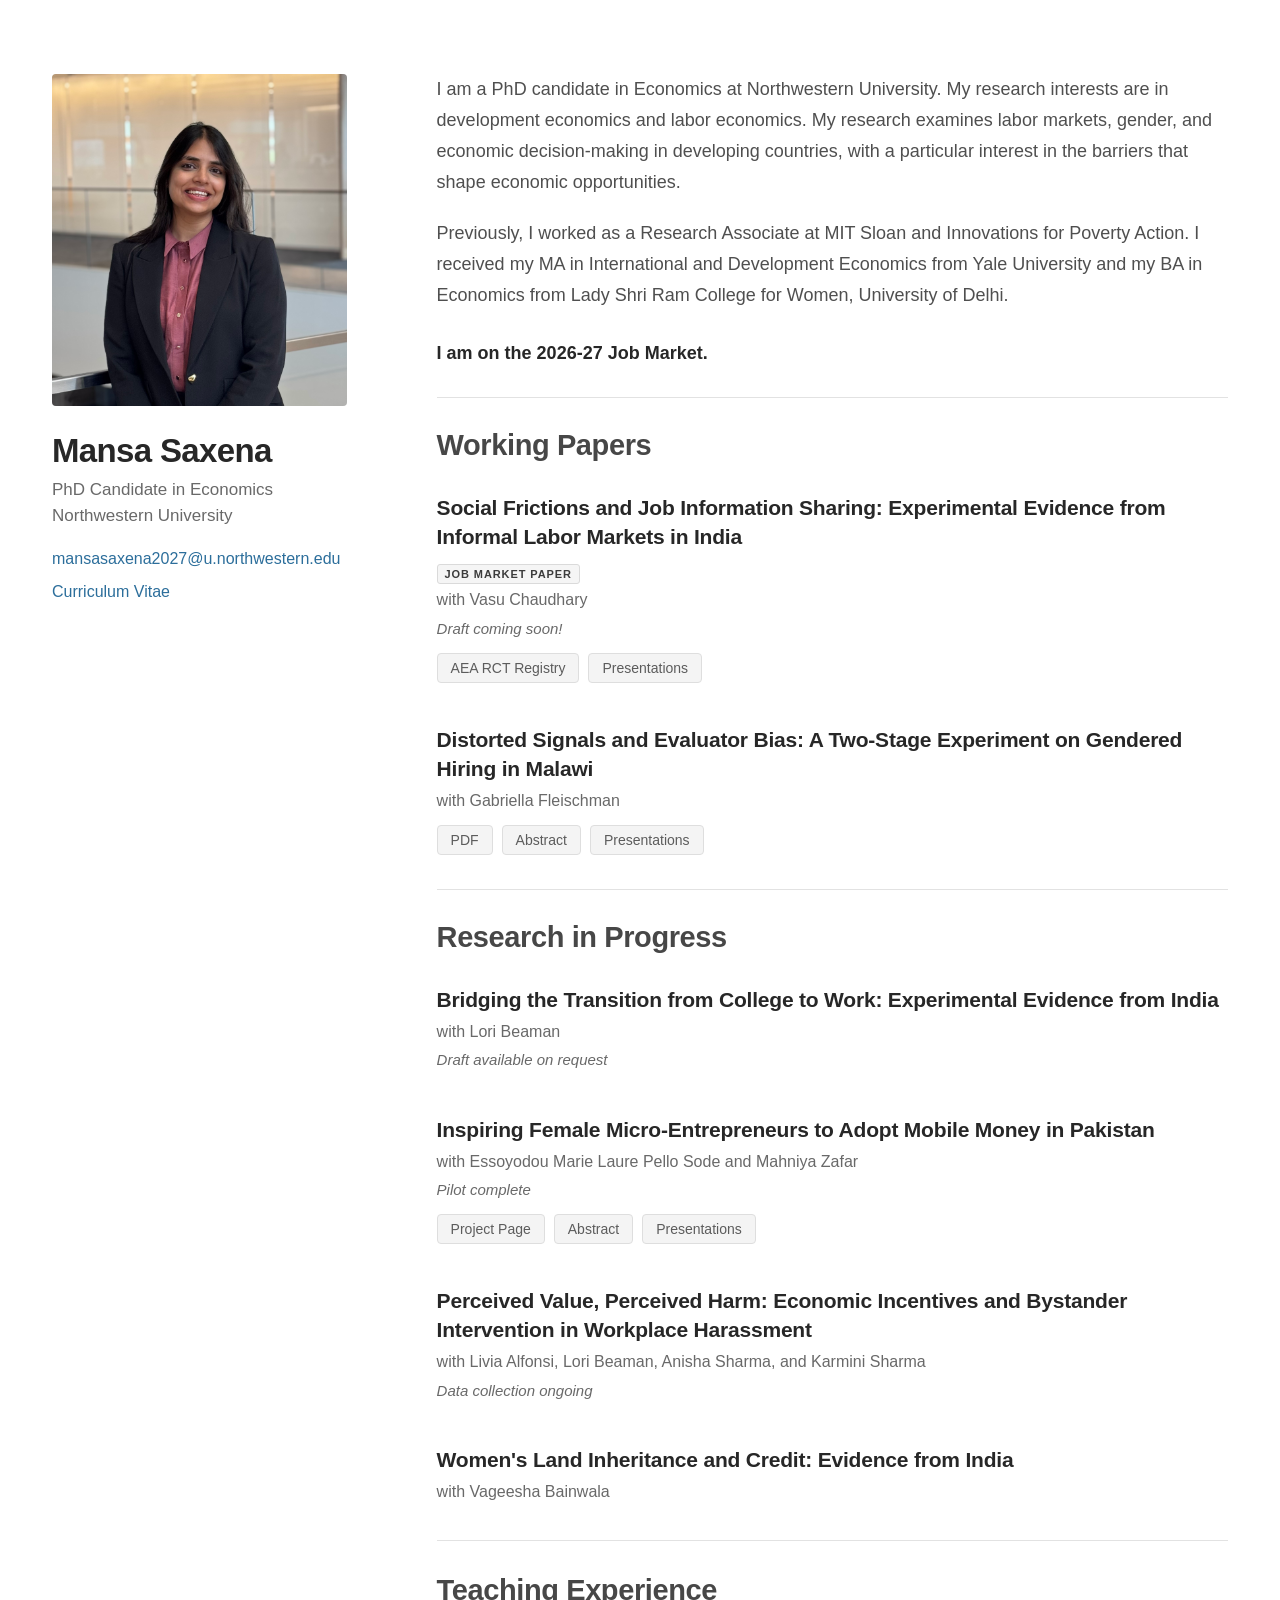
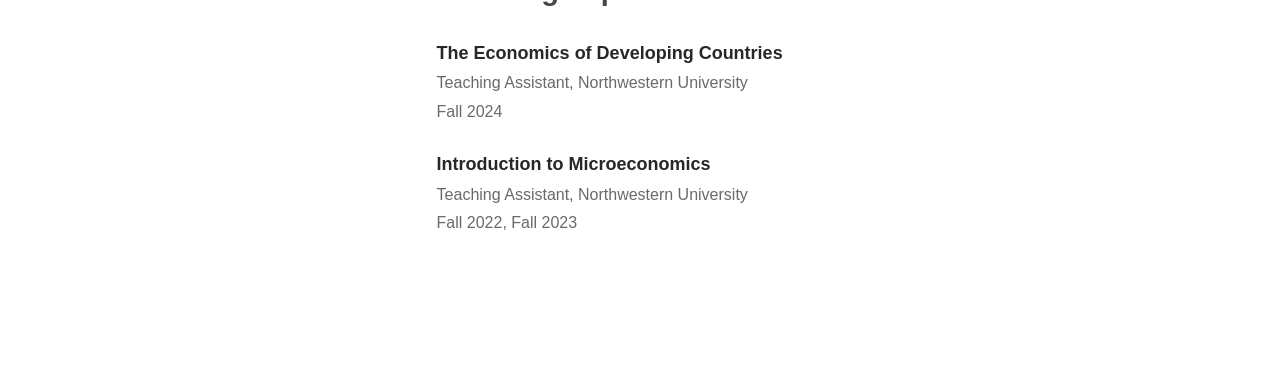
==== index.html @ 54bd2dd8 "Update index.html" ====
<!DOCTYPE html>
<html lang="en">
<head>

  
<!-- Google Analytics -->
<script async src="https://www.googletagmanager.com/gtag/js?id=G-XXXXXXXXXX"></script>
<script>
  window.dataLayer = window.dataLayer || [];
  function gtag(){dataLayer.push(arguments);}
  gtag('js', new Date());
  gtag('config', 'G-16102962732');
</script>

  <meta charset="UTF-8">
  <meta name="viewport" content="width=device-width, initial-scale=1.0">
  <meta name="description" content="Mansa Saxena is a PhD candidate in Economics at Northwestern University. Research in development economics and labor economics.">
  <title>Mansa Saxena | PhD Candidate in Economics | Northwestern University</title>
  <link rel="canonical" href="https://mansasaxena.github.io/">
  <link rel="stylesheet" href="style.css">
</head>

<body>
  <div class="home-layout">

    <!-- Left column. The filename is unchanged: this uses your current website photo. -->
    <aside class="profile" aria-label="Profile and contact information">
      <img src="IMG_5058.jpg" alt="Mansa Saxena" class="profile-photo">

      <h1>Mansa Saxena</h1>
      <p class="profile-affiliation">
        PhD Candidate in Economics<br>
        Northwestern University
      </p>
      <p class="profile-contact">
        <a href="mailto:mansasaxena2027@u.northwestern.edu">mansasaxena2027@u.northwestern.edu</a>
      </p>
      <!-- Upload your finalized Northwestern CV at this location to activate the link. -->
      <p class="profile-cv">
        <a href="files/Mansa_Saxena_CV.pdf" target="_blank" rel="noopener noreferrer">Curriculum Vitae</a>
      </p>
    </aside>

    <main class="main-content">
      <section class="biography" aria-label="About me">
        <p>
          I am a PhD candidate in Economics at Northwestern University.
          My research interests are in development economics and labor economics.
          My research examines labor markets, gender, and economic decision-making
          in developing countries, with a particular interest in the barriers that
          shape economic opportunities.
        </p>
        <p>
          Previously, I worked as a Research Associate at MIT Sloan and Innovations
          for Poverty Action. I received my MA in International and Development
          Economics from Yale University and my BA in Economics from Lady Shri Ram
          College for Women, University of Delhi.
        </p>
        <p class="job-market"><strong>I am on the 2026-27 Job Market.</strong></p>
      </section>

      <section class="research-section" id="research" aria-labelledby="working-heading">
        <h2 id="working-heading">Working Papers</h2>

        <article class="paper">
          <div class="paper-heading">
            <h3>Social Frictions and Job Information Sharing: Experimental Evidence from Informal Labor Markets in India</h3>
            <span class="paper-label">JOB MARKET PAPER</span>
          </div>
          <p class="coauthors">with Vasu Chaudhary</p>
          <p class="project-status">Draft coming soon!</p>
          <div class="paper-actions">
            <a class="paper-button" href="https://www.socialscienceregistry.org/trials/19424" target="_blank" rel="noopener noreferrer">AEA RCT Registry</a>
            <button type="button" class="paper-button toggle-button" data-target="jmp-presentations" aria-controls="jmp-presentations" aria-expanded="false">Presentations</button>
          </div>
          <div class="paper-expanded" id="jmp-presentations" hidden>
            <p>Development Economics Lunch Workshop, Northwestern University</p>
          </div>
        </article>

        <article class="paper">
          <h3>Distorted Signals and Evaluator Bias: A Two-Stage Experiment on Gendered Hiring in Malawi</h3>
          <p class="coauthors">with Gabriella Fleischman</p>
          <div class="paper-actions">
            <a class="paper-button" href="files/GenderedHiringMalawi.pdf" target="_blank" rel="noopener noreferrer">PDF</a>
            <button type="button" class="paper-button toggle-button" data-target="malawi-abstract" aria-controls="malawi-abstract" aria-expanded="false">Abstract</button>
            <button type="button" class="paper-button toggle-button" data-target="malawi-presentations" aria-controls="malawi-presentations" aria-expanded="false">Presentations</button>
          </div>
          <div class="paper-expanded" id="malawi-abstract" hidden>
            <p>Female labor force participation is constrained by supply-side frictions, including a lack of qualified female applicants, and demand-side frictions, including biases in hiring decisions. We examine how these distortions interact to affect gender gaps in employment through two experiments conducted in partnership with a firm. The first uses female-directed advertising during a recruitment drive to address supply-side behavioral gender gaps; the second uses a résumé audit study to isolate evaluator biases in hiring. Although the intervention does not affect applicants' objective skills, it unexpectedly reduces female hiring. We find that evaluators place greater weight on noisy signals of soft skills for women than for men, while the recruitment intervention induces lower-ability women to inflate their soft-skill signals. Consequently, evaluators shortlist lower-ability female candidates from treated areas, crowding out higher-ability women. Our estimates suggest that addressing either distorted applicant signals or evaluator bias would close the gender gap in the ability of shortlisted candidates by 51–55%, with only modest additional gains from addressing both.</p>
          </div>
          <div class="paper-expanded" id="malawi-presentations" hidden>
            <p>Northeast Universities Development Consortium (NEUDC) 2025, Advances in Field Experiments 2025, Development Economics Lunch Workshop, Northwestern University</p>
          </div>
        </article>
      </section>

      <section class="research-section" aria-labelledby="progress-heading">
        <h2 id="progress-heading">Research in Progress</h2>

        <article class="paper">
          <h3>Bridging the Transition from College to Work: Experimental Evidence from India</h3>
          <p class="coauthors">with Lori Beaman</p>
          <p class="project-status">Draft available on request</p>
        </article>

        <article class="paper">
          <h3>Inspiring Female Micro-Entrepreneurs to Adopt Mobile Money in Pakistan</h3>
          <p class="coauthors">with Essoyodou Marie Laure Pello Sode and Mahniya Zafar</p>
          <p class="project-status">Pilot complete</p>
          <div class="paper-actions">
            <a class="paper-button" href="https://grp.cepr.org/pedl/projects/addressing-barriers-mobile-money-adoption-among-female-micro-entrepreneurs-pakistan" target="_blank" rel="noopener noreferrer">Project Page</a>
            <button type="button" class="paper-button toggle-button" data-target="pakistan-abstract" aria-controls="pakistan-abstract" aria-expanded="false">Abstract</button>
            <button type="button" class="paper-button toggle-button" data-target="pakistan-presentations" aria-controls="pakistan-presentations" aria-expanded="false">Presentations</button>
          </div>
          <div class="paper-expanded" id="pakistan-abstract" hidden>
            <p>Digital financial technologies can lower transaction costs and expand access to financial services, yet their adoption and productive use remain limited among women entrepreneurs. We examine whether practical information about mobile money and exposure to relatable female entrepreneurs who successfully use it in their businesses can increase adoption and use. We pilot these interventions with 299 female micro-entrepreneurs affiliated with a microfinance institution in Lahore, Pakistan. Client groups were randomly assigned to receive either an informational intervention explaining how to use mobile money, with optional hands-on assistance, or the same intervention supplemented by a role-model video featuring successful female entrepreneurs from the same network. Providing information increased registration of mobile money accounts in women's own names by 15 percentage points, relative to a control-group mean of 21%, and reduced perceived fraud risk. Combining information with a role model increased business-related mobile money use by 11 percentage points and transactions with customers or suppliers by 9 percentage points. These findings suggest that informational barriers constrain initial adoption, while trust and perceived benefits may shape subsequent business use.</p>
          </div>
          <div class="paper-expanded" id="pakistan-presentations" hidden>
            <p>PEDL Young Scholars Matchmaking Workshop 2025</p>
          </div>
        </article>

        <article class="paper">
          <h3>Perceived Value, Perceived Harm: Economic Incentives and Bystander Intervention in Workplace Harassment</h3>
          <p class="coauthors">with Livia Alfonsi, Lori Beaman, Anisha Sharma, and Karmini Sharma</p>
          <p class="project-status">Data collection ongoing</p>
        </article>

        <article class="paper">
          <h3>Women's Land Inheritance and Credit: Evidence from India</h3>
          <p class="coauthors">with Vageesha Bainwala</p>
        </article>
      </section>

      <section class="supplementary-section" id="teaching" aria-labelledby="teaching-heading">
        <h2 id="teaching-heading">Teaching Experience</h2>
        <div class="teaching-item">
          <h3>The Economics of Developing Countries</h3>
          <p>Teaching Assistant, Northwestern University</p>
          <p>Fall 2024</p>
        </div>
        <div class="teaching-item">
          <h3>Introduction to Microeconomics</h3>
          <p>Teaching Assistant, Northwestern University</p>
          <p>Fall 2022, Fall 2023</p>
        </div>
      </section>
    </main>
  </div>

  <!-- No separate script.js file is needed. -->
  <script>
    document.querySelectorAll('.toggle-button').forEach(function (button) {
      button.addEventListener('click', function () {
        const panel = document.getElementById(button.dataset.target);
        const isOpen = button.getAttribute('aria-expanded') === 'true';
        button.setAttribute('aria-expanded', String(!isOpen));
        panel.hidden = isOpen;
      });
    });
  </script>
</body>
</html>
---- style.css ----
/* Mansa Saxena — academic website. Adapted from the existing two-column layout. */
:root {
  --text: #303030;
  --heading: #272727;
  --muted: #696969;
  --link: #2c6e9b;
  --border: #e2e2e2;
  --button: #f4f4f4;
}

* { box-sizing: border-box; }
html { scroll-behavior: smooth; }

body {
  margin: 0;
  background: #fff;
  color: var(--text);
  font-family: -apple-system, BlinkMacSystemFont, "Segoe UI", Arial, sans-serif;
  font-size: 17px;
  line-height: 1.65;
  -webkit-font-smoothing: antialiased;
}
a { color: var(--link); text-decoration: none; }
a:hover { text-decoration: underline; }
a:focus-visible, button:focus-visible { outline: 2px solid #207bb3; outline-offset: 3px; }

/* The left profile stays in place while the research column scrolls. */
.home-layout {
  width: min(1360px, 100%);
  margin: 0 auto;
  padding: 74px 52px 105px;
  display: grid;
  grid-template-columns: minmax(215px, 295px) minmax(0, 1fr);
  gap: clamp(52px, 7vw, 112px);
  align-items: start;
}
.profile { position: sticky; top: 44px; min-width: 0; }
.profile-photo {
  display: block;
  width: 100%;
  aspect-ratio: 4 / 4.5;
  object-fit: cover;
  object-position: center 25%;
  border-radius: 4px;
  background: #f0f0f0;
}
.profile h1 {
  margin: 25px 0 7px;
  color: var(--heading);
  font-size: 33px;
  font-weight: 700;
  letter-spacing: -.65px;
  line-height: 1.2;
}
.profile-affiliation { margin: 0 0 19px; color: var(--muted); font-size: 17px; line-height: 1.5; }
.profile-contact, .profile-cv { margin: 0 0 9px; font-size: 16px; line-height: 1.5; overflow-wrap: anywhere; }
.main-content { min-width: 0; }

/* About section */
.biography { padding-bottom: 28px; border-bottom: 1px solid var(--border); }
.biography p { margin: 0 0 19px; color: #4f4f4f; font-size: 18px; line-height: 1.73; }
.biography .job-market { margin: 27px 0 0; color: var(--heading); }

/* Research entries; action buttons intentionally match the small gray buttons
   in the reference website. */
.research-section { padding-top: 29px; }
.research-section + .research-section { border-top: 1px solid var(--border); }
h2 { margin: 0 0 29px; color: #474747; font-size: 29px; line-height: 1.3; font-weight: 700; letter-spacing: -.4px; }
.paper { margin: 0 0 43px; }
.paper:last-child { margin-bottom: 34px; }
.paper h3 { margin: 0 0 4px; color: var(--heading); font-size: 21px; line-height: 1.38; font-weight: 700; letter-spacing: -.2px; }
.paper-heading { display: flex; align-items: baseline; flex-wrap: wrap; gap: 8px 11px; }
.paper-heading h3 { flex: 0 1 auto; }
.paper-label {
  flex: 0 0 auto;
  border-radius: 3px;
  border: 1px solid #dadada;
  background: #f5f5f5;
  padding: 2px 7px;
  font-size: 11px;
  color: #3c3c3c;
  font-weight: 700;
  letter-spacing: .9px;
  line-height: 1.35;
  white-space: nowrap;
}
.coauthors { margin: 3px 0 0; color: var(--muted); font-size: 16px; }
.project-status { margin: 3px 0 0; color: var(--muted); font-style: italic; font-size: 15px; }
.paper-actions { display: flex; flex-wrap: wrap; gap: 9px; align-items: center; margin-top: 11px; }
.paper-button {
  display: inline-block;
  appearance: none;
  -webkit-appearance: none;
  background: var(--button);
  color: #5c5c5c;
  font-family: inherit;
  font-size: 14px;
  line-height: 1.3;
  border: 1px solid #dedede;
  border-radius: 4px;
  padding: 5px 13px;
  cursor: pointer;
}
.paper-button:hover, .paper-button[aria-expanded="true"] {
  background: #eaeaea;
  color: #303030;
  text-decoration: none;
}
.paper-expanded { border-left: 2px solid #dedede; padding-left: 16px; margin-top: 16px; max-width: 100%; }
.paper-expanded[hidden] { display: none; }
.paper-expanded p { color: #555; font-size: 16px; line-height: 1.69; margin: 0; }

/* Teaching */
.supplementary-section { border-top: 1px solid var(--border); padding-top: 31px; margin-top: 2px; }
#teaching { margin-top: 30px; }
.teaching-item { margin-bottom: 25px; }
.teaching-item h3 { font-size: 18px; font-weight: 700; color: var(--heading); margin: 0; }
.teaching-item p { color: var(--muted); margin: 2px 0; font-size: 16px; }

@media (max-width: 850px) {
  .home-layout { grid-template-columns: 1fr; padding: 30px 25px 70px; gap: 35px; }
  .profile { position: static; display: grid; grid-template-columns: 138px minmax(0,1fr); column-gap: 20px; align-content: start; }
  .profile-photo { grid-row: span 4; height: 180px; aspect-ratio: auto; }
  .profile h1 { margin: 0 0 5px; font-size: 27px; }
  .profile-affiliation { font-size: 15px; margin: 0 0 9px; }
  .profile-contact, .profile-cv { font-size: 14px; margin-bottom: 7px; }
  .biography p { font-size: 16px; }
  .paper h3 { font-size: 19px; }
  h2 { font-size: 27px; }
}
@media (max-width: 480px) {
  .home-layout { padding: 23px 18px 60px; }
  .profile { grid-template-columns: 105px minmax(0,1fr); column-gap: 15px; }
  .profile-photo { height: 146px; }
  .profile h1 { font-size: 24px; }
  .profile-affiliation { font-size: 13px; }
  .profile-contact, .profile-cv { font-size: 12px; }
  h2 { font-size: 25px; }
}
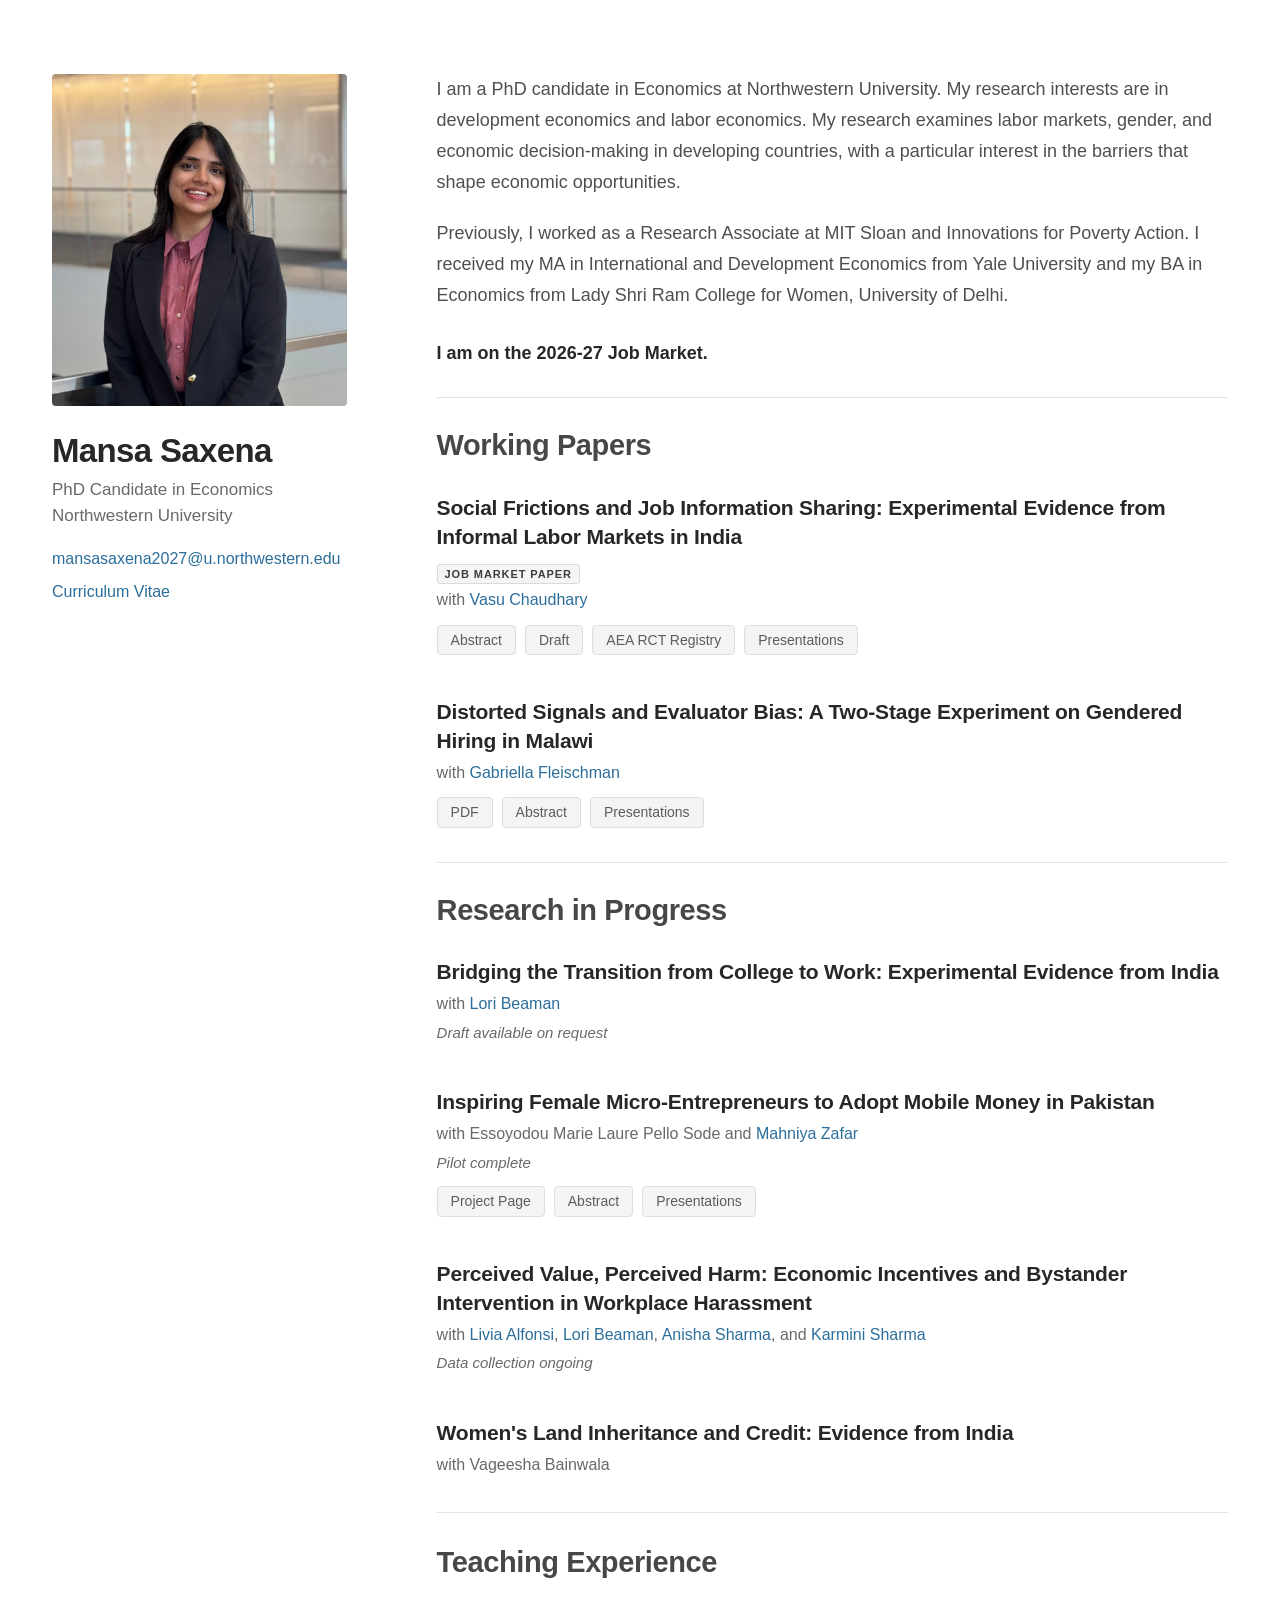
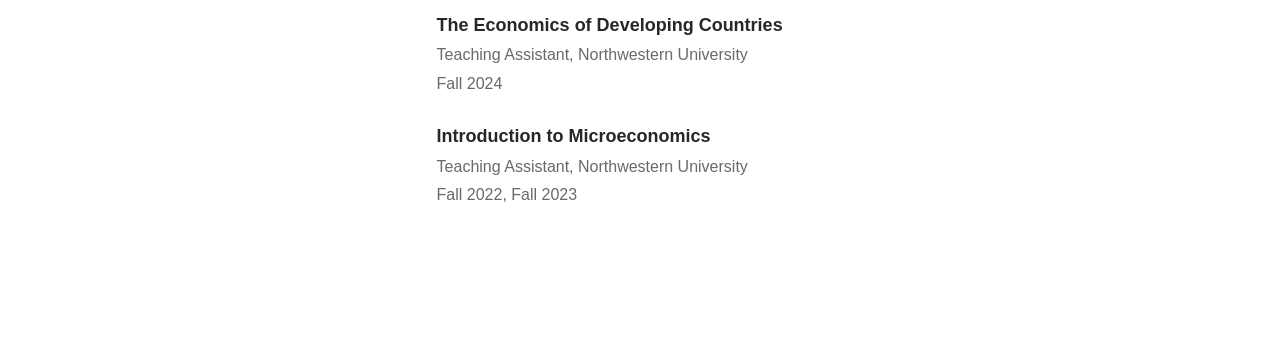
==== commit 2feb70fe: "Add files via upload" ====
--- a/index.html
+++ b/index.html
@@ -4,12 +4,12 @@
 
   
 <!-- Google Analytics -->
-<script async src="https://www.googletagmanager.com/gtag/js?id=G-XXXXXXXXXX"></script>
+<script async src="https://www.googletagmanager.com/gtag/js?id=G-KBWNK5NNSJ"></script>
 <script>
   window.dataLayer = window.dataLayer || [];
   function gtag(){dataLayer.push(arguments);}
   gtag('js', new Date());
-  gtag('config', 'G-16102962732');
+  gtag('config', 'G-KBWNK5NNSJ');
 </script>
 
   <meta charset="UTF-8">
@@ -67,11 +67,15 @@
             <h3>Social Frictions and Job Information Sharing: Experimental Evidence from Informal Labor Markets in India</h3>
             <span class="paper-label">JOB MARKET PAPER</span>
           </div>
-          <p class="coauthors">with Vasu Chaudhary</p>
-          <p class="project-status">Draft coming soon!</p>
+          <p class="coauthors">with <a href="https://v-asu.github.io/" target="_blank" rel="noopener noreferrer">Vasu Chaudhary</a></p>
           <div class="paper-actions">
+            <button type="button" class="paper-button toggle-button" data-target="jmp-abstract" aria-controls="jmp-abstract" aria-expanded="false">Abstract</button>
+            <a class="paper-button" href="https://www.dropbox.com/scl/fi/73ysekn0qsq6nr1jsxhm9/MansaSaxena_JMP.pdf?rlkey=a8pwhk3bz5fs4y36hlvtw63dv&amp;st=z2gty2nb&amp;raw=1" target="_blank" rel="noopener noreferrer">Draft</a>
             <a class="paper-button" href="https://www.socialscienceregistry.org/trials/19424" target="_blank" rel="noopener noreferrer">AEA RCT Registry</a>
             <button type="button" class="paper-button toggle-button" data-target="jmp-presentations" aria-controls="jmp-presentations" aria-expanded="false">Presentations</button>
+          </div>
+          <div class="paper-expanded" id="jmp-abstract" hidden>
+            <p>Social networks help workers find jobs, but sharing an uncertain opportunity may expose its source to blame. We study whether these relational consequences discourage job-information sharing in informal labor markets in India. In a field experiment with 620 daily-wage workers at 32 labor stands in Delhi, we ask workers to nominate another worker for a real job opportunity, randomizing whether their identity will be disclosed to the nominee. Anonymity significantly increases nominations by 8.0 percentage points (11%), with a larger effect of 14.6 percentage points among workers who perceive higher likelihood of a problem arising in the job. Anonymity also significantly increases nominations of workers perceived as higher quality, increasing the nominee quality index by 0.215 standard deviations, without a statistically detectable increase in nominations of close contacts. Complementary evidence supports anticipated relational costs as an explanation. Workers report conflict, demands for compensation, and reduced social and financial exchange following jobs they shared that turned out badly. In a partially incentivized vignette experiment, employer underpayment significantly increases workers’ willingness to sacrifice part of their endowment to penalize the information source by 33.9 percentage points, an almost fourfold increase, despite the source having no control over payment. In a market where search is costly for both workers and firms, these findings show how anticipated relational costs can discourage the transmission of potentially valuable job opportunities, limiting the ability of social networks to reduce search frictions.</p>
           </div>
           <div class="paper-expanded" id="jmp-presentations" hidden>
             <p>Development Economics Lunch Workshop, Northwestern University</p>
@@ -80,7 +84,7 @@
 
         <article class="paper">
           <h3>Distorted Signals and Evaluator Bias: A Two-Stage Experiment on Gendered Hiring in Malawi</h3>
-          <p class="coauthors">with Gabriella Fleischman</p>
+          <p class="coauthors">with <a href="https://gabriella-fleischman.github.io" target="_blank" rel="noopener noreferrer">Gabriella Fleischman</a></p>
           <div class="paper-actions">
             <a class="paper-button" href="files/GenderedHiringMalawi.pdf" target="_blank" rel="noopener noreferrer">PDF</a>
             <button type="button" class="paper-button toggle-button" data-target="malawi-abstract" aria-controls="malawi-abstract" aria-expanded="false">Abstract</button>
@@ -100,13 +104,13 @@
 
         <article class="paper">
           <h3>Bridging the Transition from College to Work: Experimental Evidence from India</h3>
-          <p class="coauthors">with Lori Beaman</p>
+          <p class="coauthors">with <a href="https://faculty.wcas.northwestern.edu/lab823/" target="_blank" rel="noopener noreferrer">Lori Beaman</a></p>
           <p class="project-status">Draft available on request</p>
         </article>
 
         <article class="paper">
           <h3>Inspiring Female Micro-Entrepreneurs to Adopt Mobile Money in Pakistan</h3>
-          <p class="coauthors">with Essoyodou Marie Laure Pello Sode and Mahniya Zafar</p>
+          <p class="coauthors">with Essoyodou Marie Laure Pello Sode and <a href="https://sites.google.com/view/mahniya-zafar/home?authuser=0" target="_blank" rel="noopener noreferrer">Mahniya Zafar</a></p>
           <p class="project-status">Pilot complete</p>
           <div class="paper-actions">
             <a class="paper-button" href="https://grp.cepr.org/pedl/projects/addressing-barriers-mobile-money-adoption-among-female-micro-entrepreneurs-pakistan" target="_blank" rel="noopener noreferrer">Project Page</a>
@@ -123,7 +127,7 @@
 
         <article class="paper">
           <h3>Perceived Value, Perceived Harm: Economic Incentives and Bystander Intervention in Workplace Harassment</h3>
-          <p class="coauthors">with Livia Alfonsi, Lori Beaman, Anisha Sharma, and Karmini Sharma</p>
+          <p class="coauthors">with <a href="https://www.liviaalfonsi.com" target="_blank" rel="noopener noreferrer">Livia Alfonsi</a>, <a href="https://faculty.wcas.northwestern.edu/lab823/" target="_blank" rel="noopener noreferrer">Lori Beaman</a>, <a href="https://sites.google.com/view/anishasharma/" target="_blank" rel="noopener noreferrer">Anisha Sharma</a>, and <a href="https://sites.google.com/view/karmini-sharma/home" target="_blank" rel="noopener noreferrer">Karmini Sharma</a></p>
           <p class="project-status">Data collection ongoing</p>
         </article>
 
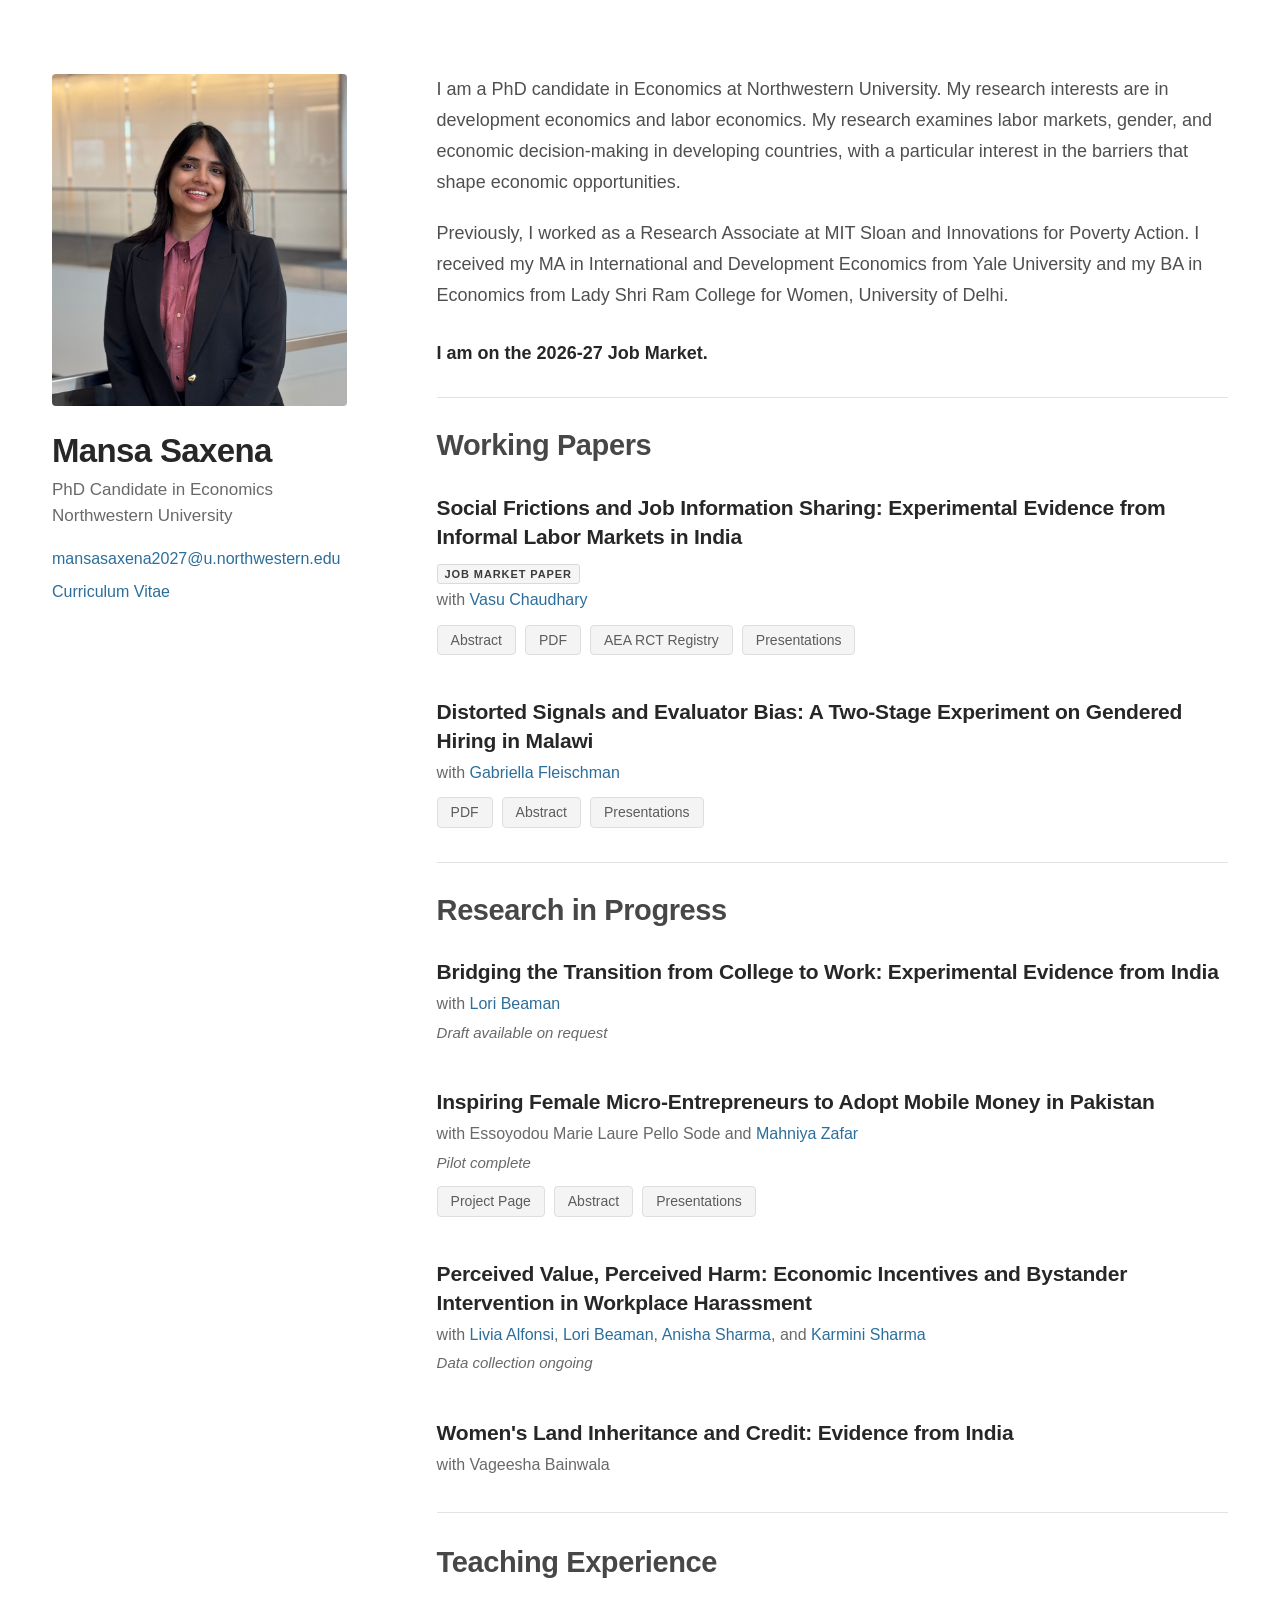
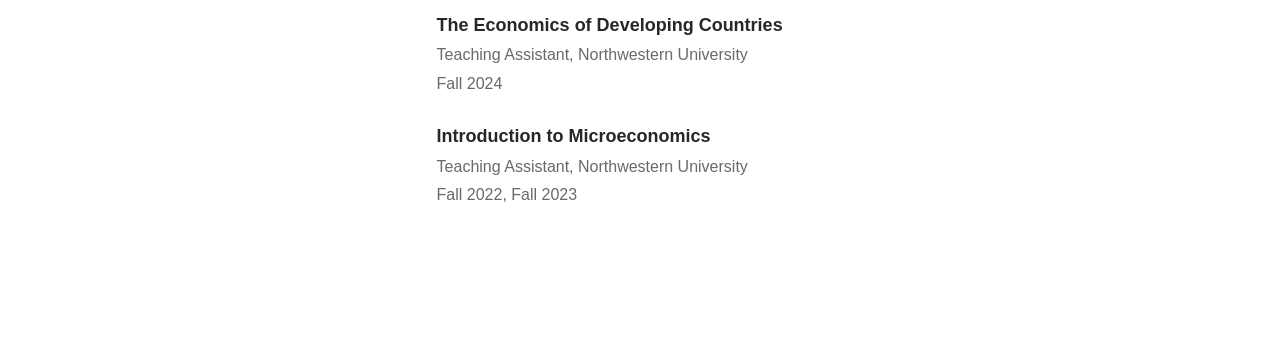
==== commit 53a375b2: "Update index.html" ====
--- a/index.html
+++ b/index.html
@@ -70,7 +70,7 @@
           <p class="coauthors">with <a href="https://v-asu.github.io/" target="_blank" rel="noopener noreferrer">Vasu Chaudhary</a></p>
           <div class="paper-actions">
             <button type="button" class="paper-button toggle-button" data-target="jmp-abstract" aria-controls="jmp-abstract" aria-expanded="false">Abstract</button>
-            <a class="paper-button" href="https://www.dropbox.com/scl/fi/73ysekn0qsq6nr1jsxhm9/MansaSaxena_JMP.pdf?rlkey=a8pwhk3bz5fs4y36hlvtw63dv&amp;st=z2gty2nb&amp;raw=1" target="_blank" rel="noopener noreferrer">Draft</a>
+            <a class="paper-button" href="https://www.dropbox.com/scl/fi/73ysekn0qsq6nr1jsxhm9/MansaSaxena_JMP.pdf?rlkey=a8pwhk3bz5fs4y36hlvtw63dv&amp;st=z2gty2nb&amp;raw=1" target="_blank" rel="noopener noreferrer">PDF</a>
             <a class="paper-button" href="https://www.socialscienceregistry.org/trials/19424" target="_blank" rel="noopener noreferrer">AEA RCT Registry</a>
             <button type="button" class="paper-button toggle-button" data-target="jmp-presentations" aria-controls="jmp-presentations" aria-expanded="false">Presentations</button>
           </div>
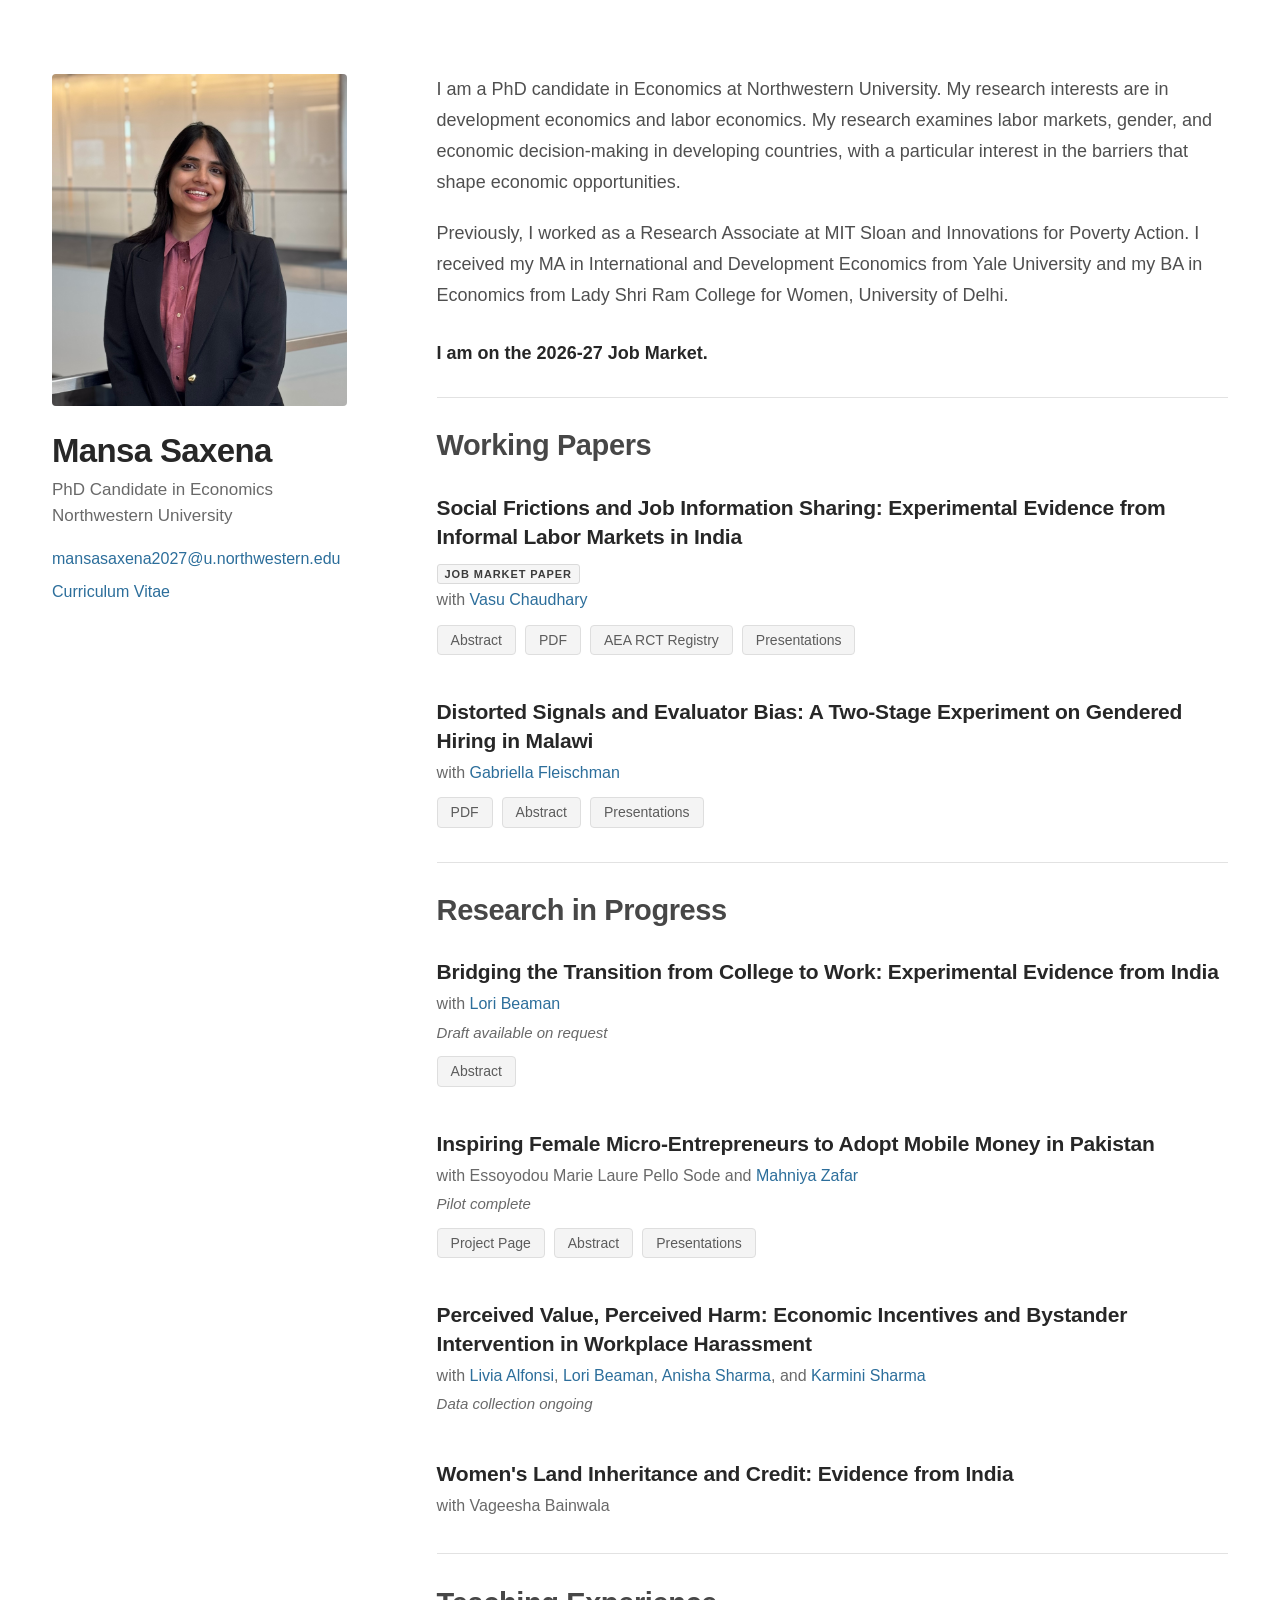
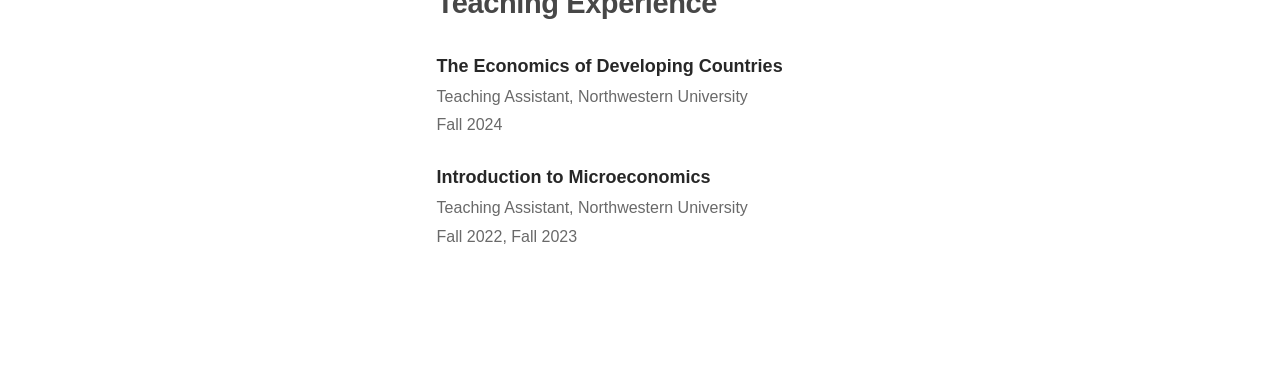
==== commit 7964af38: "index.html" ====
--- a/index.html
+++ b/index.html
@@ -75,7 +75,7 @@
             <button type="button" class="paper-button toggle-button" data-target="jmp-presentations" aria-controls="jmp-presentations" aria-expanded="false">Presentations</button>
           </div>
           <div class="paper-expanded" id="jmp-abstract" hidden>
-            <p>Social networks help workers find jobs, but sharing an uncertain opportunity may expose its source to blame. We study whether these relational consequences discourage job-information sharing in informal labor markets in India. In a field experiment with 620 daily-wage workers at 32 labor stands in Delhi, we ask workers to nominate another worker for a real job opportunity, randomizing whether their identity will be disclosed to the nominee. Anonymity significantly increases nominations by 8.0 percentage points (11%), with a larger effect of 14.6 percentage points among workers who perceive higher likelihood of a problem arising in the job. Anonymity also significantly increases nominations of workers perceived as higher quality, increasing the nominee quality index by 0.215 standard deviations, without a statistically detectable increase in nominations of close contacts. Complementary evidence supports anticipated relational costs as an explanation. Workers report conflict, demands for compensation, and reduced social and financial exchange following jobs they shared that turned out badly. In a partially incentivized vignette experiment, employer underpayment significantly increases workers’ willingness to sacrifice part of their endowment to penalize the information source by 33.9 percentage points, an almost fourfold increase, despite the source having no control over payment. In a market where search is costly for both workers and firms, these findings show how anticipated relational costs can discourage the transmission of potentially valuable job opportunities, limiting the ability of social networks to reduce search frictions.</p>
+            <p>Social networks help workers find jobs, but fear of being blamed when a shared job turns out badly may discourage information sharing. We study whether these relational consequences discourage job-information sharing in informal labor markets in India. In a field experiment with 620 daily-wage workers at 32 labor stands in Delhi, we offer workers a one-day paid job organized by our research team and ask them to nominate another worker to hear about the same opportunity, randomizing whether the nominated worker will be told who provided his name. Anonymity increases the probability of nominating another worker by 8.0 percentage points (11%). The effect is larger (14.6 percentage points) among workers who perceive a higher likelihood of problems with the job. Anonymity also increases an index of nominations of workers perceived as able and reliable by 0.215 s.d., without a statistically detectable increase in nominations of close contacts. Descriptive and experimental evidence further supports anticipated relational costs as an explanation. Workers report conflict, demands for compensation, and reduced social and financial exchange following jobs they shared that turned out badly. In a partially incentivized vignette experiment, employer underpayment increases the share of workers willing to give up money to penalize the information source from 11% to 45%, even though the source had no control over payment. These findings show how anticipated relational costs can limit the flow of job information through social networks, potentially reducing their ability to lower search costs for workers and firms.</p>
           </div>
           <div class="paper-expanded" id="jmp-presentations" hidden>
             <p>Development Economics Lunch Workshop, Northwestern University</p>
@@ -102,11 +102,19 @@
       <section class="research-section" aria-labelledby="progress-heading">
         <h2 id="progress-heading">Research in Progress</h2>
 
-        <article class="paper">
-          <h3>Bridging the Transition from College to Work: Experimental Evidence from India</h3>
-          <p class="coauthors">with <a href="https://faculty.wcas.northwestern.edu/lab823/" target="_blank" rel="noopener noreferrer">Lori Beaman</a></p>
-          <p class="project-status">Draft available on request</p>
-        </article>
+       <article class="paper">
+  <h3>Bridging the Transition from College to Work: Experimental Evidence from India</h3>
+  <p class="coauthors">with <a href="https://faculty.wcas.northwestern.edu/lab823/" target="_blank" rel="noopener noreferrer">Lori Beaman</a></p>
+  <p class="project-status">Draft available on request</p>
+
+  <div class="paper-actions">
+    <button type="button" class="paper-button toggle-button" data-target="college-abstract" aria-controls="college-abstract" aria-expanded="false">Abstract</button>
+  </div>
+
+  <div class="paper-expanded" id="college-abstract" hidden>
+    <p>Despite rising tertiary enrollment rates, youth unemployment remains high in India, like in many countries. We explore, using a field experiment in two northern states of India, whether a friction in the school-to-work transition is a lack of soft skills facilitating job search and career planning. Four to five years after exposure, training raises the share of young adults in employment, education, or training by 13.3 percentage points (se=0.055), from a control-group mean of 33.7%, and increases internship experience, continuing education, and resume readiness. The results suggest that light-touch employability support can improve post-college access to the labor market.</p>
+  </div>
+</article>
 
         <article class="paper">
           <h3>Inspiring Female Micro-Entrepreneurs to Adopt Mobile Money in Pakistan</h3>
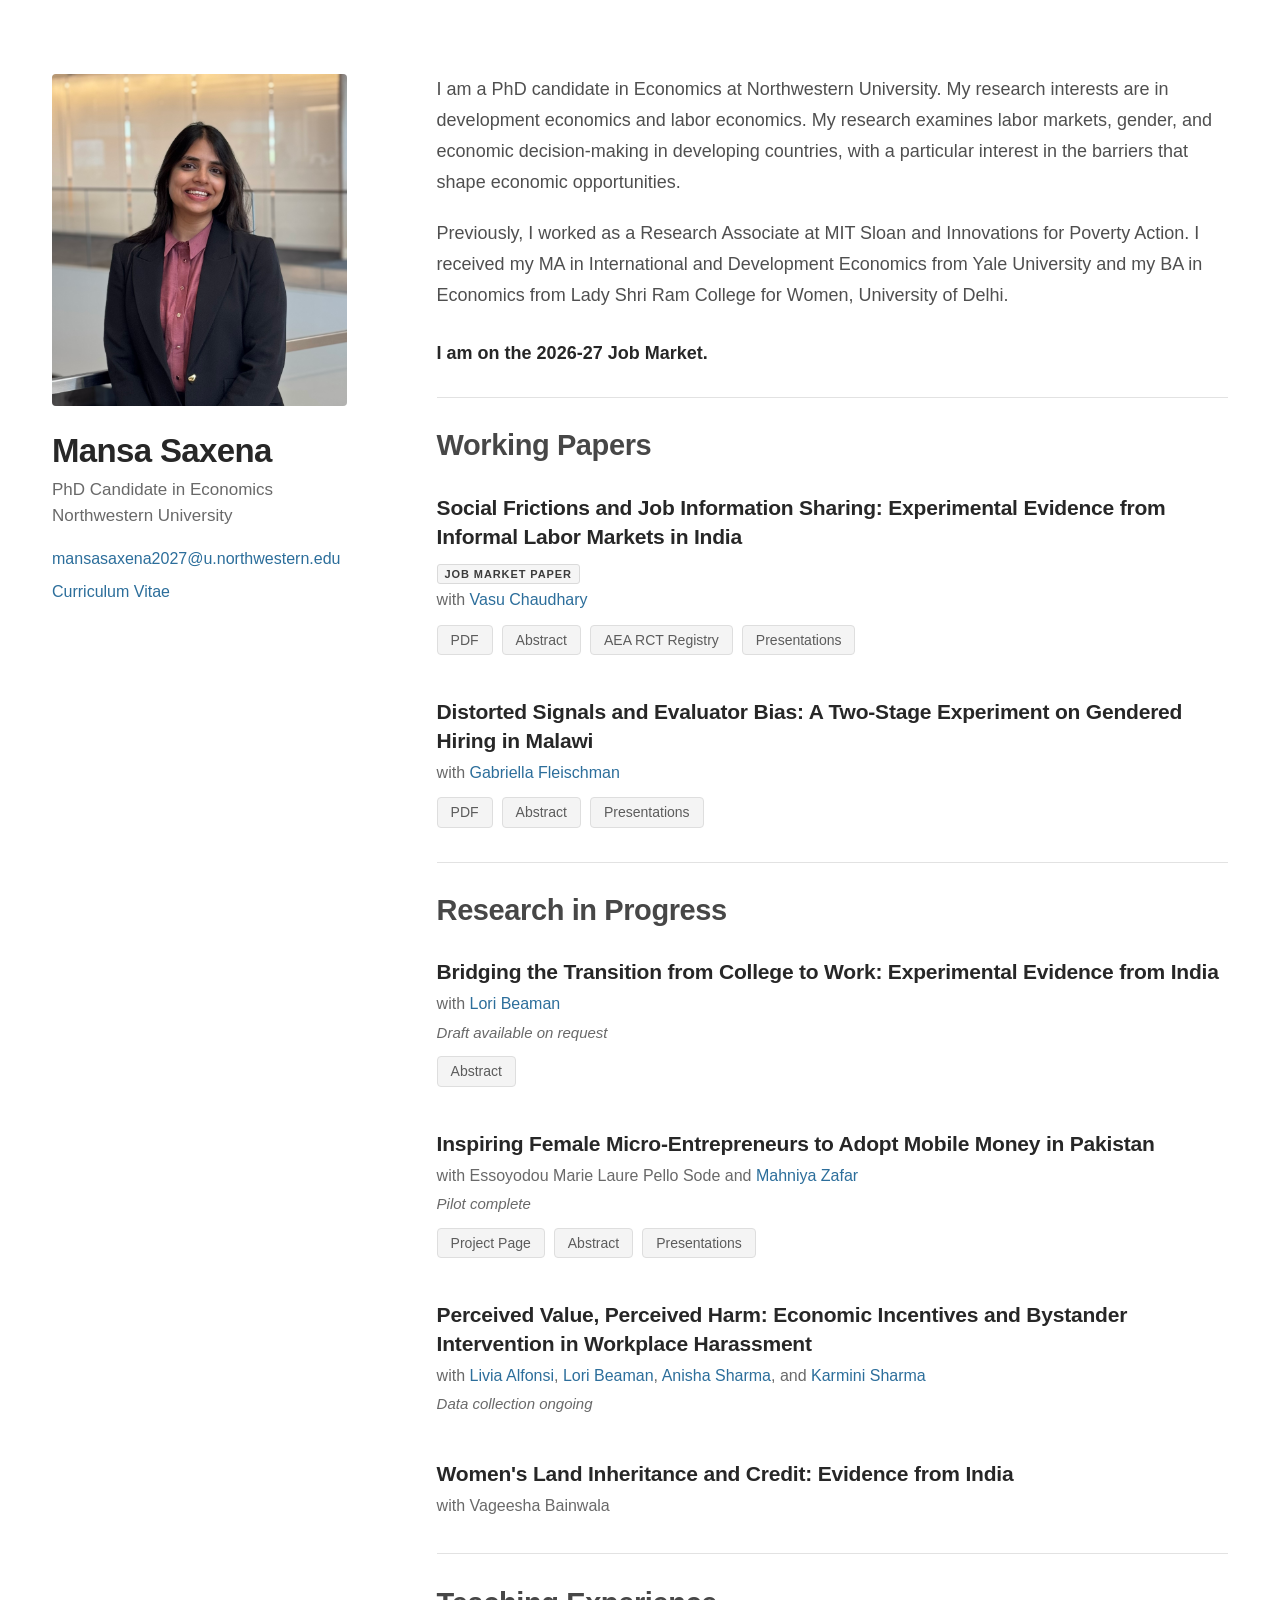
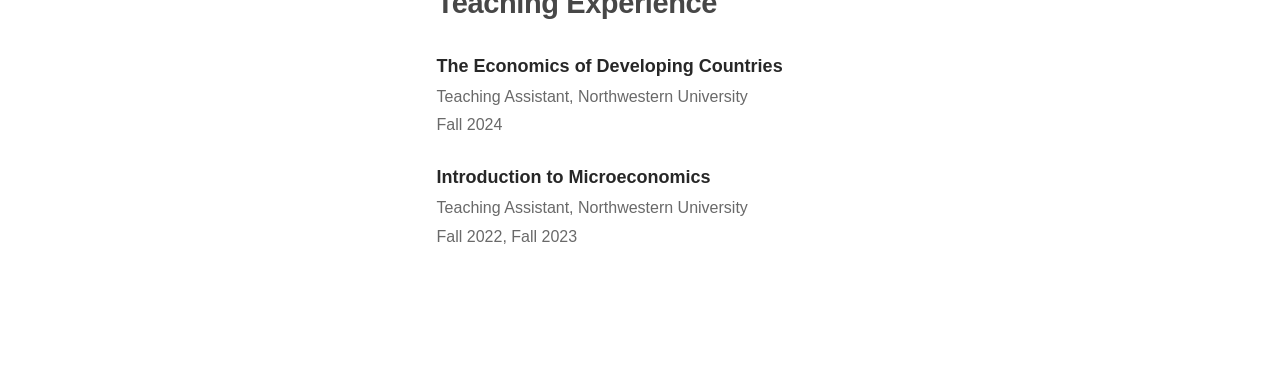
==== commit ec6f7419: "index.html" ====
--- a/index.html
+++ b/index.html
@@ -69,11 +69,11 @@
           </div>
           <p class="coauthors">with <a href="https://v-asu.github.io/" target="_blank" rel="noopener noreferrer">Vasu Chaudhary</a></p>
           <div class="paper-actions">
-            <button type="button" class="paper-button toggle-button" data-target="jmp-abstract" aria-controls="jmp-abstract" aria-expanded="false">Abstract</button>
-            <a class="paper-button" href="https://www.dropbox.com/scl/fi/73ysekn0qsq6nr1jsxhm9/MansaSaxena_JMP.pdf?rlkey=a8pwhk3bz5fs4y36hlvtw63dv&amp;st=z2gty2nb&amp;raw=1" target="_blank" rel="noopener noreferrer">PDF</a>
-            <a class="paper-button" href="https://www.socialscienceregistry.org/trials/19424" target="_blank" rel="noopener noreferrer">AEA RCT Registry</a>
-            <button type="button" class="paper-button toggle-button" data-target="jmp-presentations" aria-controls="jmp-presentations" aria-expanded="false">Presentations</button>
-          </div>
+  <a class="paper-button" href="https://www.dropbox.com/scl/fi/73ysekn0qsq6nr1jsxhm9/MansaSaxena_JMP.pdf?rlkey=a8pwhk3bz5fs4y36hlvtw63dv&amp;st=z2gty2nb&amp;raw=1" target="_blank" rel="noopener noreferrer">PDF</a>
+  <button type="button" class="paper-button toggle-button" data-target="jmp-abstract" aria-controls="jmp-abstract" aria-expanded="false">Abstract</button>
+  <a class="paper-button" href="https://www.socialscienceregistry.org/trials/19424" target="_blank" rel="noopener noreferrer">AEA RCT Registry</a>
+  <button type="button" class="paper-button toggle-button" data-target="jmp-presentations" aria-controls="jmp-presentations" aria-expanded="false">Presentations</button>
+</div>
           <div class="paper-expanded" id="jmp-abstract" hidden>
             <p>Social networks help workers find jobs, but fear of being blamed when a shared job turns out badly may discourage information sharing. We study whether these relational consequences discourage job-information sharing in informal labor markets in India. In a field experiment with 620 daily-wage workers at 32 labor stands in Delhi, we offer workers a one-day paid job organized by our research team and ask them to nominate another worker to hear about the same opportunity, randomizing whether the nominated worker will be told who provided his name. Anonymity increases the probability of nominating another worker by 8.0 percentage points (11%). The effect is larger (14.6 percentage points) among workers who perceive a higher likelihood of problems with the job. Anonymity also increases an index of nominations of workers perceived as able and reliable by 0.215 s.d., without a statistically detectable increase in nominations of close contacts. Descriptive and experimental evidence further supports anticipated relational costs as an explanation. Workers report conflict, demands for compensation, and reduced social and financial exchange following jobs they shared that turned out badly. In a partially incentivized vignette experiment, employer underpayment increases the share of workers willing to give up money to penalize the information source from 11% to 45%, even though the source had no control over payment. These findings show how anticipated relational costs can limit the flow of job information through social networks, potentially reducing their ability to lower search costs for workers and firms.</p>
           </div>
